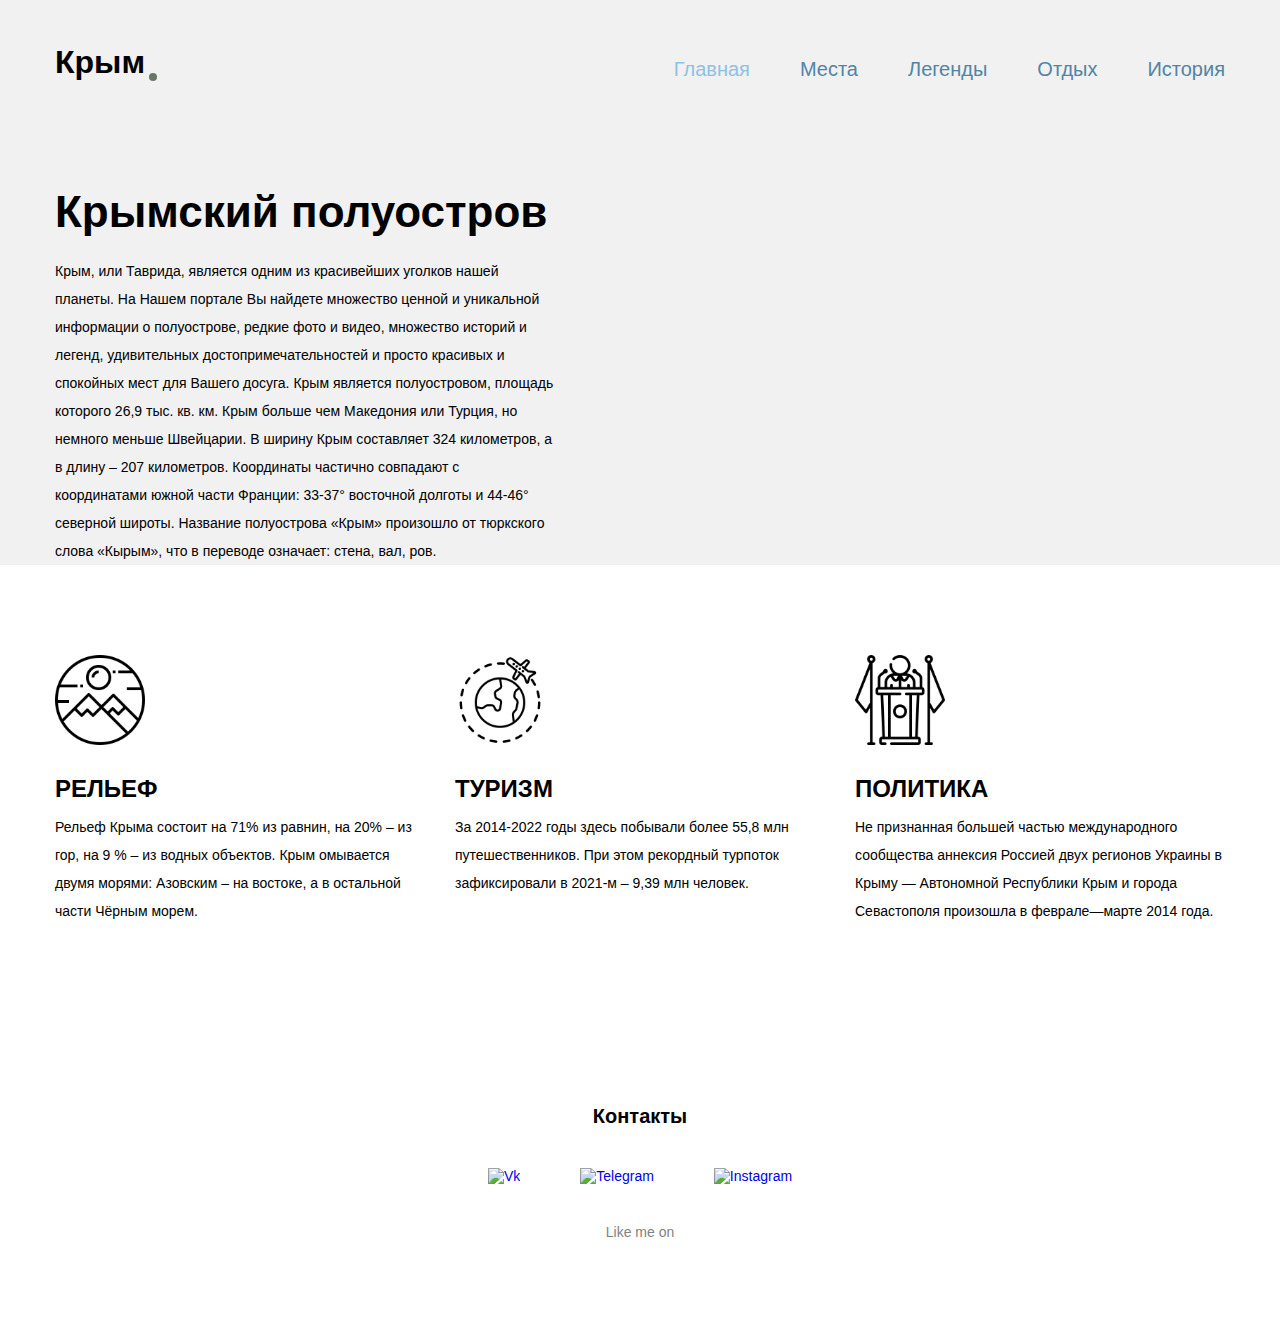
==== index.html @ a1e69ef4 "Add 3 pages" ====
<!DOCTYPE html>
<html lang="ru">
<head>
  <meta charset="UTF-8">
  <title>Krym</title>
  <link href = "styles.css" rel="stylesheet">
  <!--    <link href="https://cdn.jsdelivr.net/npm/bootstrap@5.0.2/dist/css/bootstrap.min.css" rel="stylesheet" integrity="sha384-EVSTQN3/azprG1Anm3QDgpJLIm9Nao0Yz1ztcQTwFspd3yD65VohhpuuCOmLASjC" crossorigin="anonymous">-->
  <script src = js/current_page.js></script>
  <script src = js/load_time.js></script>
  <script src="https://ajax.googleapis.com/ajax/libs/jquery/2.2.0/jquery.min.js"></script>
  <!--    <link href="outline-prototype/outline-prototype-lebel.css" rel="stylesheet">-->
<!--  <link rel="stylesheet" href="https://cdnjs.cloudflare.com/ajax/libs/aos/2.3.4/aos.css" integrity="sha512-1cK78a1o+ht2JcaW6g8OXYwqpev9+6GqOkz9xmBN9iUUhIndKtxwILGWYOSibOKjLsEdjyjZvYDq/cZwNeak0w==" crossorigin="anonymous" referrerpolicy="no-referrer" />-->
</head>
<body>

<header class="header">
  <div class="container">
    <!-- Header nav -->
    <div class="header-nav">
      <a href="./index.html" class="logo">Крым</a>

      <nav id="nav" class="nav">
        <ul class="nav-list">
          <li class="nav-item"><a href="./index.html" class="nav-link active">Главная</a></li>
          <li class="nav-item"><a href="./Pages/sevastopol.html" class="nav-link">Места</a></li>
          <li class="nav-item"><a href="./index.html" class="nav-link">Легенды</a></li>
          <li class="nav-item"><a href="./index.html" class="nav-link">Отдых</a></li>
          <li class="nav-item"><a href="./index.html" class="nav-link">История</a></li>
        </ul>
      </nav>
    </div>

    <!-- Header content -->
    <div class="header-row">

      <div class="header-content" data-aos="fade-up">
        <h1 class="header-heading">Крымский полуостров<br> <span></span></h1>
        <p>Крым, или Таврида, является одним из красивейших уголков нашей планеты. На Нашем портале Вы найдете множество ценной и уникальной информации о полуострове, редкие фото и видео, множество историй и легенд, удивительных достопримечательностей и просто красивых и спокойных мест для Вашего досуга. Крым является полуостровом, площадь которого 26,9 тыс. кв. км. Крым больше чем Македония или Турция, но немного меньше Швейцарии. В ширину Крым составляет 324 километров, а в длину – 207 километров. Координаты частично совпадают с координатами южной части Франции: 33-37° восточной долготы и 44-46° северной широты. Название полуострова «Крым» произошло от тюркского слова «Кырым», что в переводе означает: стена, вал, ров.</p>
      </div>

      <div class="header-img" data-aos="fade-left">

        <picture>
          <source media="(max-width: 900px)" srcset="./imgs/img_2.png">
          <img src="./imgs/img_2.png" alt="">
        </picture>


      </div>
    </div>
  </div>
</header>

<section class="services">
  <div class="container">
    <div class="services-row">

      <div class="service-card" data-aos="fade-down">
        <img class="service-card-img" src="./imgs/img_3.png">
        <h3 class="service-card-title">Рельеф</h3>
        <p>Рельеф Крыма состоит на 71% из равнин, на 20% – из гор, на 9 % – из водных объектов. Крым омывается двумя морями: Азовским – на востоке, а в остальной части Чёрным морем.</p>
      </div>

      <div class="service-card" data-aos="fade-down">
        <img class="service-card-img" src="./imgs/img_4.png">
        <h3 class="service-card-title">Туризм</h3>
        <p>За 2014-2022 годы здесь побывали более 55,8 млн путешественников. При этом рекордный турпоток зафиксировали в 2021-м – 9,39 млн человек.</p>
      </div>

      <div class="service-card" data-aos="fade-down">
        <img class="service-card-img" src="./imgs/img_5.png">
        <h3 class="service-card-title">Политика</h3>
        <p>Не признанная большей частью международного сообщества аннексия Россией двух регионов Украины в Крыму — Автономной Республики Крым и города Севастополя произошла в феврале—марте 2014 года.</p>
      </div>

    </div>
  </div>
</section>




<footer class="contacts">
  <div class="container">
    <div class="contacts-title">
      <h4 class="title-1">Контакты</h4>
    </div>

    <div class="contacts-social" data-aos="zoom-in">
      <a href="#!"><img src="" alt="Vk"></a>
      <a href="#!"><img src="" alt="Telegram"></a>
      <a href="#!"><img src="" alt="Instagram"></a>
    </div>
    <div class="contacts-footer" data-aos="fade-up">
      <p>Like me on</p>
    </div>
  </div>
</footer>

</body>
</html>
---- styles.css ----
@import "Styles/header.css";
@import "Styles/section.css";
@import "Styles/footer.css";
body {
    color: #000;
    font-family: 'Poppins', sans-serif;
    font-size: 14px;
}

.container {
    max-width: 1230px;
    padding: 0 30px;
    margin: 0 auto;
}


/*main{*/
/*    margin-top: 0px;*/
/*}*/

/*body{*/
/*    background-color: #f7f9fb;*/
/*    margin: 0;*/
/*    padding: 0;*/
/*}*/

/*footer{*/
/*    text-align:right;*/
/*    font-family: Arial, Helvetica, sans-serif;*/
/*    font-size:1vw;*/
/*    font-weight:bold;*/
/*}*/

/*!*MENU*!*/
/*.header {*/
/*    width: 100%;*/
/*    display: flex;*/
/*    justify-content: center;*/
/*    padding-left: 1vw;*/
/*    padding-right: 1vw;*/
/*    !*background-color: #8FC1E3FF;*!*/
/*    !*grid-template-columns: 200px auto;*!*/
/*    !*grid-row-gap: 2vw;*!*/
/*    !*grid-auto-flow: column;*!*/
/*}*/
/*.header div a{*/
/*    text-align: center;*/
/*    !*padding: 15px 75px 15px 75px;*!*/
/*    padding: 0.75vw 3vw 0.75vw 3vw;*/
/*    display: block;*/
/*    color: #2e2921;*/
/*    font-size: 1.5vw;*/
/*    line-height: 1vw;*/
/*    text-decoration: none;*/
/*    text-transform: uppercase;*/
/*    border-right: 1px solid #f7f9fb;*/
/*    border-left: 1px solid #f7f9fb;*/
/*    background-color: #8fc1e3;*/
/*    transition: all 0.2s;*/
/*}*/
/*.header div a:hover{*/
/*    background-color: #83b5d6;*/
/*    color: #ffffd0;*/
/*    box-shadow: 1px 5px 10px -5px black;*/
/*    transition: all 0.2s;*/
/*}*/
/*.header div ul{*/
/*    position: absolute;*/
/*    min-width: 150px;*/
/*    margin: 0;*/
/*    padding-left: 0;*/
/*    border-top: 1px solid #F5F5DC;*/
/*}*/
/*.header div ul a{*/
/*    text-align: center;*/
/*    text-transform: none;*/
/*    !*padding: 15px 75px 15px 64px;*!*/
/*    padding: 1vw 4vw 1vw 3vw;*/
/*    border-bottom: 1px solid #F5F5DC;*/
/*}*/
/*.header div:hover > ul{*/
/*    display: inherit;*/
/*}*/
/*.header div ul{*/
/*    display: none;*/
/*}*/
/*.header div ul li{*/
/*    display: grid;*/
/*    position: relative;*/
/*}*/
/*.header div{*/
/*    position: relative;*/
/*}*/
/*.header div a{*/
/*    position: relative;*/
/*}*/
/*.header_img{*/
/*    position: absolute;*/
/*    width: 10%;*/
/*    top: 0.45vw;*/
/*    left: 1vw;*/
/*}*/
/*.header div:hover img{*/
/*    transform: scale(1.1);*/
/*    filter: drop-shadow(0.35rem 0.35rem 0.4rem black);*/
/*}*/
/*.index{*/
/*    font-family: "Calluna", sans-serif;*/
/*}*/
/*.index:hover{*/
/*}*/
/*!*.box_1 {*!*/
/*!*    background: url(../imgs/img_1.png);*!*/
/*!*    background-size: cover;*!*/
/*!*    background-repeat: no-repeat;*!*/
/*!*    background-position: center;*!*/
/*!*    height: 100vh;*!*/
/*!*    width: 100%;*!*/
/*!*}*!*/

/*.market{*/
/*    font-family: "Calluna", sans-serif;*/
/*}*/
/*.market:hover{*/

/*}*/

/*.Support{*/
/*    font-family: "Calluna", sans-serif;*/
/*}*/
/*.Support:hover{*/

/*}*/

/*.TradeGuide{*/
/*    font-family: "Calluna", sans-serif;*/
/*}*/
/*.TradeGuide:hover{*/

/*}*/

/*!*Popular products store menu*!*/
/*.pop-store-menu{*/
/*    display: flex;*/
/*    flex-direction: row;*/
/*    flex-wrap: wrap;*/
/*    justify-content: start;*/
/*    background-color: #585858;*/
/*    padding-left: 1vw;*/
/*    padding-right: 1vw;*/
/*    border-radius: 15px;*/
/*    margin-left: 20px;*/
/*    margin-right: 20px;*/
/*    border-color: #e3e3e3;*/
/*    border-width: 7px;*/
/*    border-style: groove;*/
/*}*/
/*.pop-store-menu__product{*/
/*    position: relative;*/
/*    padding: 20px;*/
/*}*/
/*.pop-store-menu__product-price input{*/
/*    display: none;*/
/*}*/
/*.pop-store-menu__image img{*/
/*    height: 200px;*/
/*    object-fit: cover;*/
/*    width: 100%;*/
/*    border-radius: 10px;*/
/*}*/
/*.pop-store-menu__image{*/
/*    position: relative;*/
/*}*/
/*.pop-store-menu__effects{*/
/*    position: absolute;*/
/*    border-radius: 10px;*/
/*    bottom: 4px;*/
/*    height: 100%;*/
/*    width: 100%;*/
/*    background: linear-gradient(to top, rgba(0, 0, 0, 0.85), transparent);*/
/*}*/
/*.pop-store-menu__product-info h3{*/
/*    font-size: 18px;*/
/*    font-family: Avenir, sans-serif;*/
/*    position: absolute;*/
/*    top: 145px;*/
/*    left: 35px;*/
/*    color: #fff;*/
/*    text-shadow: 1px 0 1px #000,*/
/*    0 1px 1px #000,*/
/*    -1px 0 1px #000,*/
/*    0 -1px 1px #000;*/
/*}*/
/*.pop-store-menu__product-info h4{*/
/*    font-size: 15px;*/
/*    font-family: Avenir, sans-serif;*/
/*    position: absolute;*/
/*    top: 155px;*/
/*    left: 35px;*/
/*    color: #6b3ac6;*/
/*    text-shadow: 1px 0 1px #000,*/
/*    0 1px 1px #000,*/
/*    -1px 0 1px #000,*/
/*    0 -1px 1px #000;*/
/*}*/
/*.pop-store-menu__product-info h6{*/
/*    font-size: 15px;*/
/*    font-family: Avenir, sans-serif;*/
/*    position: absolute;*/
/*    top: 145px;*/
/*    left: 35px;*/
/*    color: #c6b33a;*/
/*    text-shadow: 1px 0 1px #000,*/
/*    0 1px 1px #000,*/
/*    -1px 0 1px #000,*/
/*    0 -1px 1px #000;*/
/*}*/
/*.pop-store-menu__product-info h7{*/
/*    font-size: 15px;*/
/*    font-family: Avenir, sans-serif;*/
/*    position: absolute;*/
/*    top: 180px;*/
/*    left: 35px;*/
/*    color: #541c93;*/
/*    text-shadow: 1px 0 1px #000,*/
/*    0 1px 1px #000,*/
/*    -1px 0 1px #000,*/
/*    0 -1px 1px #000;*/
/*}*/
/*.pop-store-menu__product-price{*/
/*    display: flex;*/
/*    flex-flow: nowrap;*/
/*    justify-content: space-between;*/
/*    padding-left: 110px;*/
/*}*/

/*.pop-store-menu__product-price span{*/
/*    font-size: 22px;*/
/*}*/
/*.pop-store-menu__add-to-card button{*/
/*    border: none;*/
/*}*/

/*!*@media*!*/
/*@media screen and (max-height: 1270px){*/
/*    main section pre{*/
/*        display: none;*/
/*    }*/
/*    .header{*/
/*        padding-bottom: 0vw;*/
/*    }*/
/*}*/

/*!*Support FAQ*!*/
/*.faq{*/
/*    display: grid;*/
/*    grid-template-areas:*/
/*    ". faq"*/
/*    "number aq";*/
/*}*/
/*.cell{*/
/*    border: 1px solid black;*/
/*}*/
/*.faq__number{*/
/*    grid-area: number;*/
/*}*/
/*.h5{*/
/*    grid-area: faq;*/
/*}*/
/*.faq{*/
/*    display: grid;*/
/*    grid-template-columns: 1fr 1fr ;*/
/*}*/
/*.faq__object{*/
/*    grid-area: aq;*/
/*    display: grid;*/
/*    grid-template-rows: repeat(2, 50%) ;*/
/*}*/

/*main section h1 {*/
/*    font-size: 1.3vw;*/
/*}*/
/*!*market menu*!*/
/*.market-menu{*/
/*    width: 100%;*/
/*    display: flex;*/
/*    justify-content: left;*/
/*    padding-left: 1vw;*/
/*    padding-right: 1vw;*/
/*    margin-left: 23px;*/
/*}*/
/*.market-menu div a{*/
/*    !*width: 100%;*!*/
/*    !*height: 100%;*!*/
/*    !*padding: 0.20vw 0.75vw 0.15vw 0.75vw;*!*/

/*    !*text-align: center;*!*/
/*    !*padding: 5px 15px 3px 15px;*!*/
/*    !*display: block;*!*/
/*    !*color: #FFF9D0;*!*/
/*    !*font-size: 20px;*!*/
/*    !*line-height: 25px;*!*/
/*    !*text-decoration: none;*!*/
/*    !*border-right: 1px solid #F5F5DC;*!*/
/*    !*border-left: 1px solid #F5F5DC;*!*/
/*    !*background-color: #585858FF;*!*/
/*    !*transition: all 0.2s;*!*/
/*    !*border-radius: 15px 15px 0px 0px;*!*/
/*    !*border-color: #e3e3e3;*!*/
/*    !*border-width: 6px;*!*/
/*    !*border-style: groove;*!*/
/*    !*border-bottom: none;*!*/
/*}*/
/*.market-menu div a:hover{*/
/*    background-color: #464646;*/
/*    color: #ffffd0;*/
/*    box-shadow: inset 1px 3px 7px -5px black;*/
/*    transition: all 0.2s;*/
/*}*/
/*.market-menu__object div a{*/
/*}*/
/*.active a{*/
/*    color: #911E42;*/
/*}*/
/*.market-menu__immortal a.active{*/
/*    color: #911E42;*/
/*}*/
/*.market-menu__other a.active{*/
/*    color: #911E42;*/
/*}*/
/*.market-menu__sets a.active{*/
/*    color: #911E42;*/
/*}*/
/*.market-menu__immortal a {*/
/*    !*position: absolute;*!*/
/*    !*width: 100%;*!*/
/*    !*height: 100%;*!*/
/*    !*margin: 0;*!*/
/*    !*padding: 0;*!*/

/*    !*background-color: #464646;*!*/
/*    !*color: #ffffd0;*!*/
/*    !*box-shadow: inset 1px 3px 7px -5px black;*!*/
/*    !*transition: all 0.2s;*!*/

/*    text-align: center;*/
/*    padding: 5px 15px 3px 15px;*/
/*    display: block;*/
/*    color: #FFF9D0;*/
/*    font-size: 20px;*/
/*    line-height: 25px;*/
/*    text-decoration: none;*/
/*    border-right: 1px solid #F5F5DC;*/
/*    border-left: 1px solid #F5F5DC;*/
/*    background-color: #585858FF;*/
/*    transition: all 0.2s;*/
/*    border-radius: 15px 15px 0px 0px;*/
/*    border-color: #e3e3e3;*/
/*    border-width: 6px;*/
/*    border-style: groove;*/
/*    border-bottom: none;*/
/*}*/
/*.market-menu__sets a {*/
/*    !*position: absolute;*!*/
/*    !*width: 100%;*!*/
/*    !*height: 100%;*!*/
/*    !*margin: 0;*!*/
/*    !*padding: 0;*!*/

/*    !*background-color: #464646;*!*/
/*    !*color: #ffffd0;*!*/
/*    !*box-shadow: inset 1px 3px 7px -5px black;*!*/
/*    !*transition: all 0.2s;*!*/

/*    text-align: center;*/
/*    padding: 5px 15px 3px 15px;*/
/*    display: block;*/
/*    color: #FFF9D0;*/
/*    font-size: 20px;*/
/*    line-height: 25px;*/
/*    text-decoration: none;*/
/*    border-right: 1px solid #F5F5DC;*/
/*    border-left: 1px solid #F5F5DC;*/
/*    background-color: #585858FF;*/
/*    transition: all 0.2s;*/
/*    border-radius: 15px 15px 0px 0px;*/
/*    border-color: #e3e3e3;*/
/*    border-width: 6px;*/
/*    border-style: groove;*/
/*    border-bottom: none;*/
/*}*/
/*.market-menu__other a {*/
/*    !*position: absolute;*!*/
/*    !*width: 100%;*!*/
/*    !*height: 100%;*!*/
/*    !*margin: 0;*!*/
/*    !*padding: 0;*!*/

/*    !*background-color: #464646;*!*/
/*    !*color: #ffffd0;*!*/
/*    !*box-shadow: inset 1px 3px 7px -5px black;*!*/
/*    !*transition: all 0.2s;*!*/

/*    text-align: center;*/
/*    padding: 5px 15px 3px 15px;*/
/*    display: block;*/
/*    color: #FFF9D0;*/
/*    font-size: 20px;*/
/*    line-height: 25px;*/
/*    text-decoration: none;*/
/*    border-right: 1px solid #F5F5DC;*/
/*    border-left: 1px solid #F5F5DC;*/
/*    background-color: #585858FF;*/
/*    transition: all 0.2s;*/
/*    border-radius: 15px 15px 0px 0px;*/
/*    border-color: #e3e3e3;*/
/*    border-width: 6px;*/
/*    border-style: groove;*/
/*    border-bottom: none;*/
/*}*/
/*.range-slider {*/
/*    position: relative;*/
/*    background-color: #585858;*/
/*    padding-left: 1vw;*/
/*    padding-right: 1vw;*/
/*    border-radius: 15px;*/
/*    margin-left: 20px;*/
/*    margin-right: 20px;*/
/*    border-color: #e3e3e3;*/
/*    border-width: 7px;*/
/*    border-style: groove;*/
/*}*/
/*.range-slider__body {*/
/*    margin: 4px;*/
/*}*/
/*.range-slider__inputs {*/
/*    display: flex;*/
/*    justify-content: flex-start;*/
/*    margin: 5px;*/
/*}*/
/*.product_1{*/
/*    display: none;*/
/*}*/
/*!*Support page*!*/
/*.support {*/
/*    display: flex;*/
/*}*/
/*.support div{*/
/*    margin-right: 5px;*/
/*}*/
/*.container1{*/
/*    margin-left: 20px;*/
/*    margin-top: 20px;*/
/*    width: 300px;*/
/*    background-color: #585858;*/

/*    border-radius: 15px;*/
/*    border-color: #e3e3e3;*/
/*    border-width: 7px;*/
/*    border-style: groove;*/

/*    font-family: "Calluna", sans-serif;*/
/*    font-size: 15px;*/
/*    color: #F5F5DCFF;*/
/*}*/
/*.container1__text{*/
/*    font-size: 20px;*/
/*    margin-left: 13px;*/
/*    margin-top: 5px;*/
/*    margin-bottom: 5px;*/
/*    color: #F5F5DCFF;*/
/*}*/
/*.container1 fieldset{*/
/*    border: none;*/
/*}*/
/*.container1 fieldset > div{*/
/*    margin-bottom: 7px;*/
/*}*/
/*.mb-3 input{*/
/*    width: 100px;*/
/*}*/
/*.container2{*/
/*    margin-left: 20px;*/
/*    margin-top: 20px;*/
/*    width: 300px;*/
/*    border-radius: 15px;*/
/*    border-color: #e3e3e3;*/
/*    border-width: 7px;*/
/*    border-style: groove;*/
/*    background-color: #585858;*/
/*}*/
/*.container2__text {*/
/*    font-size: 20px;*/
/*    margin-left: 10px;*/
/*    margin-top: 5px;*/
/*    margin-bottom: 5px;*/
/*    color: #F5F5DCFF;*/
/*}*/
/*.container2 ul>li{*/
/*    margin-left: 10px;*/
/*    margin-bottom: 3px;*/
/*}*/
/*.container2 form > button{*/
/*    margin-bottom: 7px;*/
/*    margin-left: 10px;*/
/*}*/
/*.form-check-input{*/
/*    color: #911E42;*/
/*    display: initial;*/

/*}*/
/*.form-check-label{*/
/*    font-family: "Calluna", sans-serif;*/
/*    font-size: 15px;*/
/*    color: #F5F5DCFF;*/
/*}*/
/*.container3{*/
/*    width: 100%;*/
/*}*/
/*.table{*/
/*    margin-top: 20px;*/
/*    width: 100%;*/

/*    border-radius: 15px;*/
/*    border-color: #e3e3e3;*/
/*    border-width: 7px;*/
/*    border-style: groove;*/
/*    background-color: #585858;*/

/*    font-family: "Calluna", sans-serif;*/
/*    font-size: 15px;*/
/*    color: #F5F5DCFF;*/
/*}*/
/*.thead-dark{*/
/*    text-align: left;*/
/*}*/
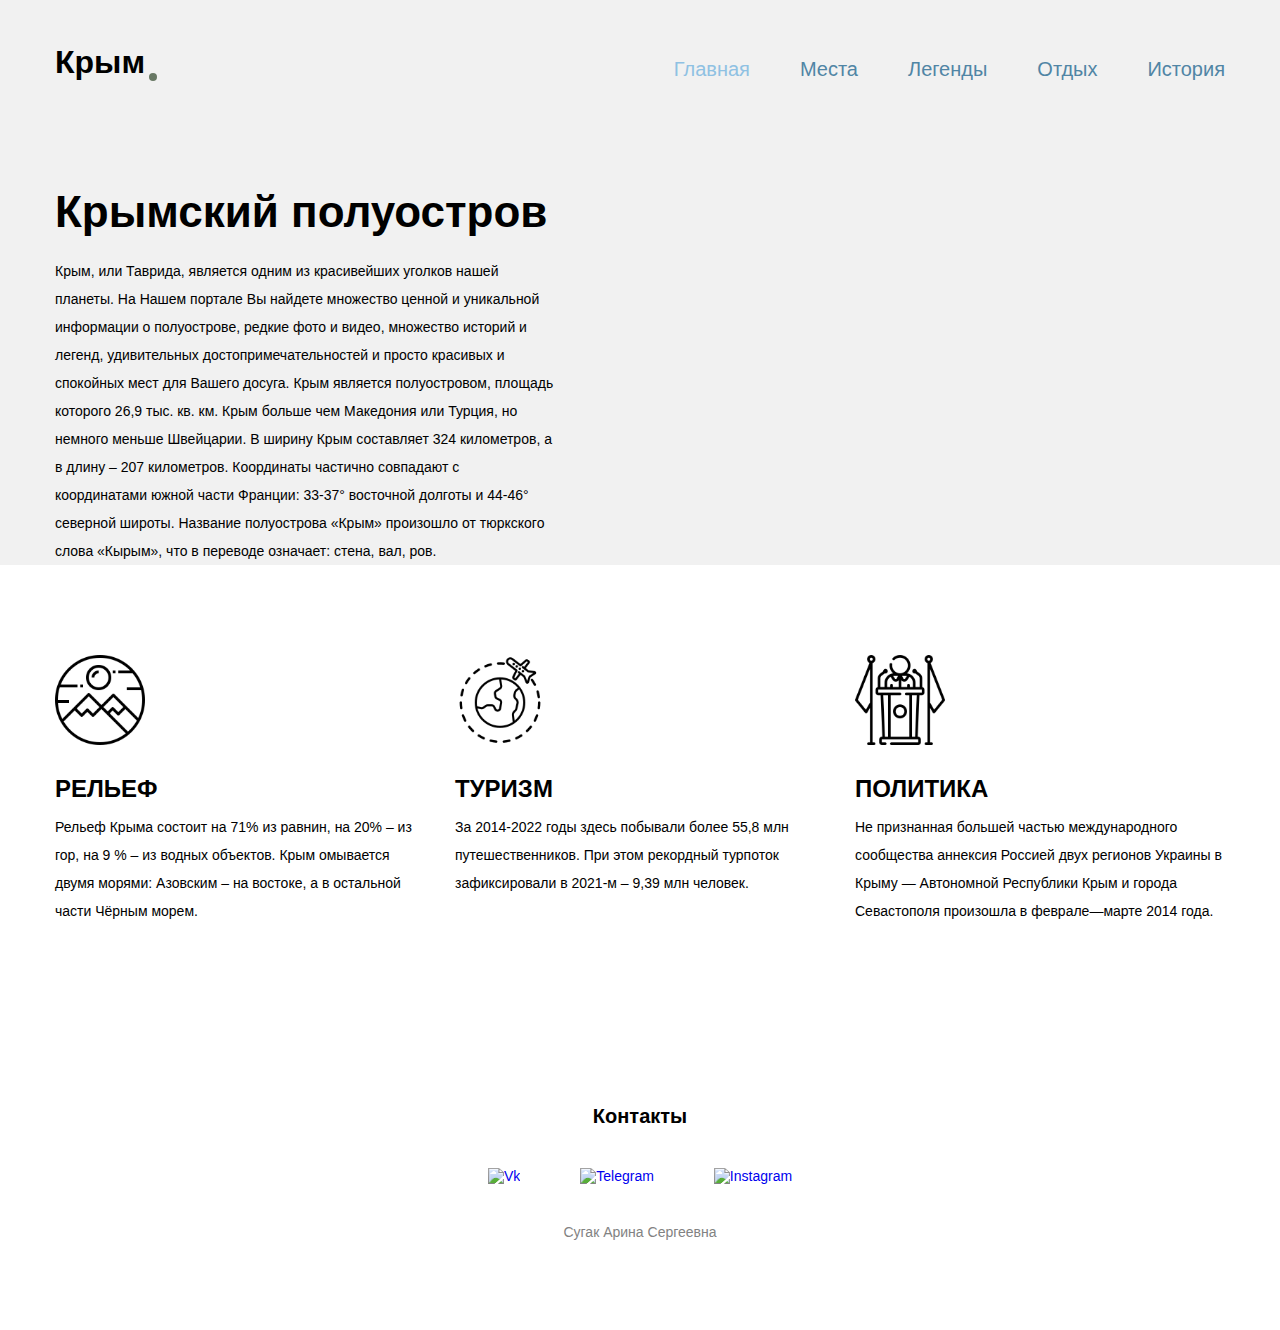
==== commit cc30803d: "Add name to footer" ====
--- a/index.html
+++ b/index.html
@@ -92,7 +92,7 @@
       <a href="#!"><img src="" alt="Instagram"></a>
     </div>
     <div class="contacts-footer" data-aos="fade-up">
-      <p>Like me on</p>
+      <p>Сугак Арина Сергеевна</p>
     </div>
   </div>
 </footer>
--- a/styles.css
+++ b/styles.css
@@ -14,525 +14,4 @@
 }
 
 
-/*main{*/
-/*    margin-top: 0px;*/
-/*}*/
 
-/*body{*/
-/*    background-color: #f7f9fb;*/
-/*    margin: 0;*/
-/*    padding: 0;*/
-/*}*/
-
-/*footer{*/
-/*    text-align:right;*/
-/*    font-family: Arial, Helvetica, sans-serif;*/
-/*    font-size:1vw;*/
-/*    font-weight:bold;*/
-/*}*/
-
-/*!*MENU*!*/
-/*.header {*/
-/*    width: 100%;*/
-/*    display: flex;*/
-/*    justify-content: center;*/
-/*    padding-left: 1vw;*/
-/*    padding-right: 1vw;*/
-/*    !*background-color: #8FC1E3FF;*!*/
-/*    !*grid-template-columns: 200px auto;*!*/
-/*    !*grid-row-gap: 2vw;*!*/
-/*    !*grid-auto-flow: column;*!*/
-/*}*/
-/*.header div a{*/
-/*    text-align: center;*/
-/*    !*padding: 15px 75px 15px 75px;*!*/
-/*    padding: 0.75vw 3vw 0.75vw 3vw;*/
-/*    display: block;*/
-/*    color: #2e2921;*/
-/*    font-size: 1.5vw;*/
-/*    line-height: 1vw;*/
-/*    text-decoration: none;*/
-/*    text-transform: uppercase;*/
-/*    border-right: 1px solid #f7f9fb;*/
-/*    border-left: 1px solid #f7f9fb;*/
-/*    background-color: #8fc1e3;*/
-/*    transition: all 0.2s;*/
-/*}*/
-/*.header div a:hover{*/
-/*    background-color: #83b5d6;*/
-/*    color: #ffffd0;*/
-/*    box-shadow: 1px 5px 10px -5px black;*/
-/*    transition: all 0.2s;*/
-/*}*/
-/*.header div ul{*/
-/*    position: absolute;*/
-/*    min-width: 150px;*/
-/*    margin: 0;*/
-/*    padding-left: 0;*/
-/*    border-top: 1px solid #F5F5DC;*/
-/*}*/
-/*.header div ul a{*/
-/*    text-align: center;*/
-/*    text-transform: none;*/
-/*    !*padding: 15px 75px 15px 64px;*!*/
-/*    padding: 1vw 4vw 1vw 3vw;*/
-/*    border-bottom: 1px solid #F5F5DC;*/
-/*}*/
-/*.header div:hover > ul{*/
-/*    display: inherit;*/
-/*}*/
-/*.header div ul{*/
-/*    display: none;*/
-/*}*/
-/*.header div ul li{*/
-/*    display: grid;*/
-/*    position: relative;*/
-/*}*/
-/*.header div{*/
-/*    position: relative;*/
-/*}*/
-/*.header div a{*/
-/*    position: relative;*/
-/*}*/
-/*.header_img{*/
-/*    position: absolute;*/
-/*    width: 10%;*/
-/*    top: 0.45vw;*/
-/*    left: 1vw;*/
-/*}*/
-/*.header div:hover img{*/
-/*    transform: scale(1.1);*/
-/*    filter: drop-shadow(0.35rem 0.35rem 0.4rem black);*/
-/*}*/
-/*.index{*/
-/*    font-family: "Calluna", sans-serif;*/
-/*}*/
-/*.index:hover{*/
-/*}*/
-/*!*.box_1 {*!*/
-/*!*    background: url(../imgs/img_1.png);*!*/
-/*!*    background-size: cover;*!*/
-/*!*    background-repeat: no-repeat;*!*/
-/*!*    background-position: center;*!*/
-/*!*    height: 100vh;*!*/
-/*!*    width: 100%;*!*/
-/*!*}*!*/
-
-/*.market{*/
-/*    font-family: "Calluna", sans-serif;*/
-/*}*/
-/*.market:hover{*/
-
-/*}*/
-
-/*.Support{*/
-/*    font-family: "Calluna", sans-serif;*/
-/*}*/
-/*.Support:hover{*/
-
-/*}*/
-
-/*.TradeGuide{*/
-/*    font-family: "Calluna", sans-serif;*/
-/*}*/
-/*.TradeGuide:hover{*/
-
-/*}*/
-
-/*!*Popular products store menu*!*/
-/*.pop-store-menu{*/
-/*    display: flex;*/
-/*    flex-direction: row;*/
-/*    flex-wrap: wrap;*/
-/*    justify-content: start;*/
-/*    background-color: #585858;*/
-/*    padding-left: 1vw;*/
-/*    padding-right: 1vw;*/
-/*    border-radius: 15px;*/
-/*    margin-left: 20px;*/
-/*    margin-right: 20px;*/
-/*    border-color: #e3e3e3;*/
-/*    border-width: 7px;*/
-/*    border-style: groove;*/
-/*}*/
-/*.pop-store-menu__product{*/
-/*    position: relative;*/
-/*    padding: 20px;*/
-/*}*/
-/*.pop-store-menu__product-price input{*/
-/*    display: none;*/
-/*}*/
-/*.pop-store-menu__image img{*/
-/*    height: 200px;*/
-/*    object-fit: cover;*/
-/*    width: 100%;*/
-/*    border-radius: 10px;*/
-/*}*/
-/*.pop-store-menu__image{*/
-/*    position: relative;*/
-/*}*/
-/*.pop-store-menu__effects{*/
-/*    position: absolute;*/
-/*    border-radius: 10px;*/
-/*    bottom: 4px;*/
-/*    height: 100%;*/
-/*    width: 100%;*/
-/*    background: linear-gradient(to top, rgba(0, 0, 0, 0.85), transparent);*/
-/*}*/
-/*.pop-store-menu__product-info h3{*/
-/*    font-size: 18px;*/
-/*    font-family: Avenir, sans-serif;*/
-/*    position: absolute;*/
-/*    top: 145px;*/
-/*    left: 35px;*/
-/*    color: #fff;*/
-/*    text-shadow: 1px 0 1px #000,*/
-/*    0 1px 1px #000,*/
-/*    -1px 0 1px #000,*/
-/*    0 -1px 1px #000;*/
-/*}*/
-/*.pop-store-menu__product-info h4{*/
-/*    font-size: 15px;*/
-/*    font-family: Avenir, sans-serif;*/
-/*    position: absolute;*/
-/*    top: 155px;*/
-/*    left: 35px;*/
-/*    color: #6b3ac6;*/
-/*    text-shadow: 1px 0 1px #000,*/
-/*    0 1px 1px #000,*/
-/*    -1px 0 1px #000,*/
-/*    0 -1px 1px #000;*/
-/*}*/
-/*.pop-store-menu__product-info h6{*/
-/*    font-size: 15px;*/
-/*    font-family: Avenir, sans-serif;*/
-/*    position: absolute;*/
-/*    top: 145px;*/
-/*    left: 35px;*/
-/*    color: #c6b33a;*/
-/*    text-shadow: 1px 0 1px #000,*/
-/*    0 1px 1px #000,*/
-/*    -1px 0 1px #000,*/
-/*    0 -1px 1px #000;*/
-/*}*/
-/*.pop-store-menu__product-info h7{*/
-/*    font-size: 15px;*/
-/*    font-family: Avenir, sans-serif;*/
-/*    position: absolute;*/
-/*    top: 180px;*/
-/*    left: 35px;*/
-/*    color: #541c93;*/
-/*    text-shadow: 1px 0 1px #000,*/
-/*    0 1px 1px #000,*/
-/*    -1px 0 1px #000,*/
-/*    0 -1px 1px #000;*/
-/*}*/
-/*.pop-store-menu__product-price{*/
-/*    display: flex;*/
-/*    flex-flow: nowrap;*/
-/*    justify-content: space-between;*/
-/*    padding-left: 110px;*/
-/*}*/
-
-/*.pop-store-menu__product-price span{*/
-/*    font-size: 22px;*/
-/*}*/
-/*.pop-store-menu__add-to-card button{*/
-/*    border: none;*/
-/*}*/
-
-/*!*@media*!*/
-/*@media screen and (max-height: 1270px){*/
-/*    main section pre{*/
-/*        display: none;*/
-/*    }*/
-/*    .header{*/
-/*        padding-bottom: 0vw;*/
-/*    }*/
-/*}*/
-
-/*!*Support FAQ*!*/
-/*.faq{*/
-/*    display: grid;*/
-/*    grid-template-areas:*/
-/*    ". faq"*/
-/*    "number aq";*/
-/*}*/
-/*.cell{*/
-/*    border: 1px solid black;*/
-/*}*/
-/*.faq__number{*/
-/*    grid-area: number;*/
-/*}*/
-/*.h5{*/
-/*    grid-area: faq;*/
-/*}*/
-/*.faq{*/
-/*    display: grid;*/
-/*    grid-template-columns: 1fr 1fr ;*/
-/*}*/
-/*.faq__object{*/
-/*    grid-area: aq;*/
-/*    display: grid;*/
-/*    grid-template-rows: repeat(2, 50%) ;*/
-/*}*/
-
-/*main section h1 {*/
-/*    font-size: 1.3vw;*/
-/*}*/
-/*!*market menu*!*/
-/*.market-menu{*/
-/*    width: 100%;*/
-/*    display: flex;*/
-/*    justify-content: left;*/
-/*    padding-left: 1vw;*/
-/*    padding-right: 1vw;*/
-/*    margin-left: 23px;*/
-/*}*/
-/*.market-menu div a{*/
-/*    !*width: 100%;*!*/
-/*    !*height: 100%;*!*/
-/*    !*padding: 0.20vw 0.75vw 0.15vw 0.75vw;*!*/
-
-/*    !*text-align: center;*!*/
-/*    !*padding: 5px 15px 3px 15px;*!*/
-/*    !*display: block;*!*/
-/*    !*color: #FFF9D0;*!*/
-/*    !*font-size: 20px;*!*/
-/*    !*line-height: 25px;*!*/
-/*    !*text-decoration: none;*!*/
-/*    !*border-right: 1px solid #F5F5DC;*!*/
-/*    !*border-left: 1px solid #F5F5DC;*!*/
-/*    !*background-color: #585858FF;*!*/
-/*    !*transition: all 0.2s;*!*/
-/*    !*border-radius: 15px 15px 0px 0px;*!*/
-/*    !*border-color: #e3e3e3;*!*/
-/*    !*border-width: 6px;*!*/
-/*    !*border-style: groove;*!*/
-/*    !*border-bottom: none;*!*/
-/*}*/
-/*.market-menu div a:hover{*/
-/*    background-color: #464646;*/
-/*    color: #ffffd0;*/
-/*    box-shadow: inset 1px 3px 7px -5px black;*/
-/*    transition: all 0.2s;*/
-/*}*/
-/*.market-menu__object div a{*/
-/*}*/
-/*.active a{*/
-/*    color: #911E42;*/
-/*}*/
-/*.market-menu__immortal a.active{*/
-/*    color: #911E42;*/
-/*}*/
-/*.market-menu__other a.active{*/
-/*    color: #911E42;*/
-/*}*/
-/*.market-menu__sets a.active{*/
-/*    color: #911E42;*/
-/*}*/
-/*.market-menu__immortal a {*/
-/*    !*position: absolute;*!*/
-/*    !*width: 100%;*!*/
-/*    !*height: 100%;*!*/
-/*    !*margin: 0;*!*/
-/*    !*padding: 0;*!*/
-
-/*    !*background-color: #464646;*!*/
-/*    !*color: #ffffd0;*!*/
-/*    !*box-shadow: inset 1px 3px 7px -5px black;*!*/
-/*    !*transition: all 0.2s;*!*/
-
-/*    text-align: center;*/
-/*    padding: 5px 15px 3px 15px;*/
-/*    display: block;*/
-/*    color: #FFF9D0;*/
-/*    font-size: 20px;*/
-/*    line-height: 25px;*/
-/*    text-decoration: none;*/
-/*    border-right: 1px solid #F5F5DC;*/
-/*    border-left: 1px solid #F5F5DC;*/
-/*    background-color: #585858FF;*/
-/*    transition: all 0.2s;*/
-/*    border-radius: 15px 15px 0px 0px;*/
-/*    border-color: #e3e3e3;*/
-/*    border-width: 6px;*/
-/*    border-style: groove;*/
-/*    border-bottom: none;*/
-/*}*/
-/*.market-menu__sets a {*/
-/*    !*position: absolute;*!*/
-/*    !*width: 100%;*!*/
-/*    !*height: 100%;*!*/
-/*    !*margin: 0;*!*/
-/*    !*padding: 0;*!*/
-
-/*    !*background-color: #464646;*!*/
-/*    !*color: #ffffd0;*!*/
-/*    !*box-shadow: inset 1px 3px 7px -5px black;*!*/
-/*    !*transition: all 0.2s;*!*/
-
-/*    text-align: center;*/
-/*    padding: 5px 15px 3px 15px;*/
-/*    display: block;*/
-/*    color: #FFF9D0;*/
-/*    font-size: 20px;*/
-/*    line-height: 25px;*/
-/*    text-decoration: none;*/
-/*    border-right: 1px solid #F5F5DC;*/
-/*    border-left: 1px solid #F5F5DC;*/
-/*    background-color: #585858FF;*/
-/*    transition: all 0.2s;*/
-/*    border-radius: 15px 15px 0px 0px;*/
-/*    border-color: #e3e3e3;*/
-/*    border-width: 6px;*/
-/*    border-style: groove;*/
-/*    border-bottom: none;*/
-/*}*/
-/*.market-menu__other a {*/
-/*    !*position: absolute;*!*/
-/*    !*width: 100%;*!*/
-/*    !*height: 100%;*!*/
-/*    !*margin: 0;*!*/
-/*    !*padding: 0;*!*/
-
-/*    !*background-color: #464646;*!*/
-/*    !*color: #ffffd0;*!*/
-/*    !*box-shadow: inset 1px 3px 7px -5px black;*!*/
-/*    !*transition: all 0.2s;*!*/
-
-/*    text-align: center;*/
-/*    padding: 5px 15px 3px 15px;*/
-/*    display: block;*/
-/*    color: #FFF9D0;*/
-/*    font-size: 20px;*/
-/*    line-height: 25px;*/
-/*    text-decoration: none;*/
-/*    border-right: 1px solid #F5F5DC;*/
-/*    border-left: 1px solid #F5F5DC;*/
-/*    background-color: #585858FF;*/
-/*    transition: all 0.2s;*/
-/*    border-radius: 15px 15px 0px 0px;*/
-/*    border-color: #e3e3e3;*/
-/*    border-width: 6px;*/
-/*    border-style: groove;*/
-/*    border-bottom: none;*/
-/*}*/
-/*.range-slider {*/
-/*    position: relative;*/
-/*    background-color: #585858;*/
-/*    padding-left: 1vw;*/
-/*    padding-right: 1vw;*/
-/*    border-radius: 15px;*/
-/*    margin-left: 20px;*/
-/*    margin-right: 20px;*/
-/*    border-color: #e3e3e3;*/
-/*    border-width: 7px;*/
-/*    border-style: groove;*/
-/*}*/
-/*.range-slider__body {*/
-/*    margin: 4px;*/
-/*}*/
-/*.range-slider__inputs {*/
-/*    display: flex;*/
-/*    justify-content: flex-start;*/
-/*    margin: 5px;*/
-/*}*/
-/*.product_1{*/
-/*    display: none;*/
-/*}*/
-/*!*Support page*!*/
-/*.support {*/
-/*    display: flex;*/
-/*}*/
-/*.support div{*/
-/*    margin-right: 5px;*/
-/*}*/
-/*.container1{*/
-/*    margin-left: 20px;*/
-/*    margin-top: 20px;*/
-/*    width: 300px;*/
-/*    background-color: #585858;*/
-
-/*    border-radius: 15px;*/
-/*    border-color: #e3e3e3;*/
-/*    border-width: 7px;*/
-/*    border-style: groove;*/
-
-/*    font-family: "Calluna", sans-serif;*/
-/*    font-size: 15px;*/
-/*    color: #F5F5DCFF;*/
-/*}*/
-/*.container1__text{*/
-/*    font-size: 20px;*/
-/*    margin-left: 13px;*/
-/*    margin-top: 5px;*/
-/*    margin-bottom: 5px;*/
-/*    color: #F5F5DCFF;*/
-/*}*/
-/*.container1 fieldset{*/
-/*    border: none;*/
-/*}*/
-/*.container1 fieldset > div{*/
-/*    margin-bottom: 7px;*/
-/*}*/
-/*.mb-3 input{*/
-/*    width: 100px;*/
-/*}*/
-/*.container2{*/
-/*    margin-left: 20px;*/
-/*    margin-top: 20px;*/
-/*    width: 300px;*/
-/*    border-radius: 15px;*/
-/*    border-color: #e3e3e3;*/
-/*    border-width: 7px;*/
-/*    border-style: groove;*/
-/*    background-color: #585858;*/
-/*}*/
-/*.container2__text {*/
-/*    font-size: 20px;*/
-/*    margin-left: 10px;*/
-/*    margin-top: 5px;*/
-/*    margin-bottom: 5px;*/
-/*    color: #F5F5DCFF;*/
-/*}*/
-/*.container2 ul>li{*/
-/*    margin-left: 10px;*/
-/*    margin-bottom: 3px;*/
-/*}*/
-/*.container2 form > button{*/
-/*    margin-bottom: 7px;*/
-/*    margin-left: 10px;*/
-/*}*/
-/*.form-check-input{*/
-/*    color: #911E42;*/
-/*    display: initial;*/
-
-/*}*/
-/*.form-check-label{*/
-/*    font-family: "Calluna", sans-serif;*/
-/*    font-size: 15px;*/
-/*    color: #F5F5DCFF;*/
-/*}*/
-/*.container3{*/
-/*    width: 100%;*/
-/*}*/
-/*.table{*/
-/*    margin-top: 20px;*/
-/*    width: 100%;*/
-
-/*    border-radius: 15px;*/
-/*    border-color: #e3e3e3;*/
-/*    border-width: 7px;*/
-/*    border-style: groove;*/
-/*    background-color: #585858;*/
-
-/*    font-family: "Calluna", sans-serif;*/
-/*    font-size: 15px;*/
-/*    color: #F5F5DCFF;*/
-/*}*/
-/*.thead-dark{*/
-/*    text-align: left;*/
-/*}*/
-
-
